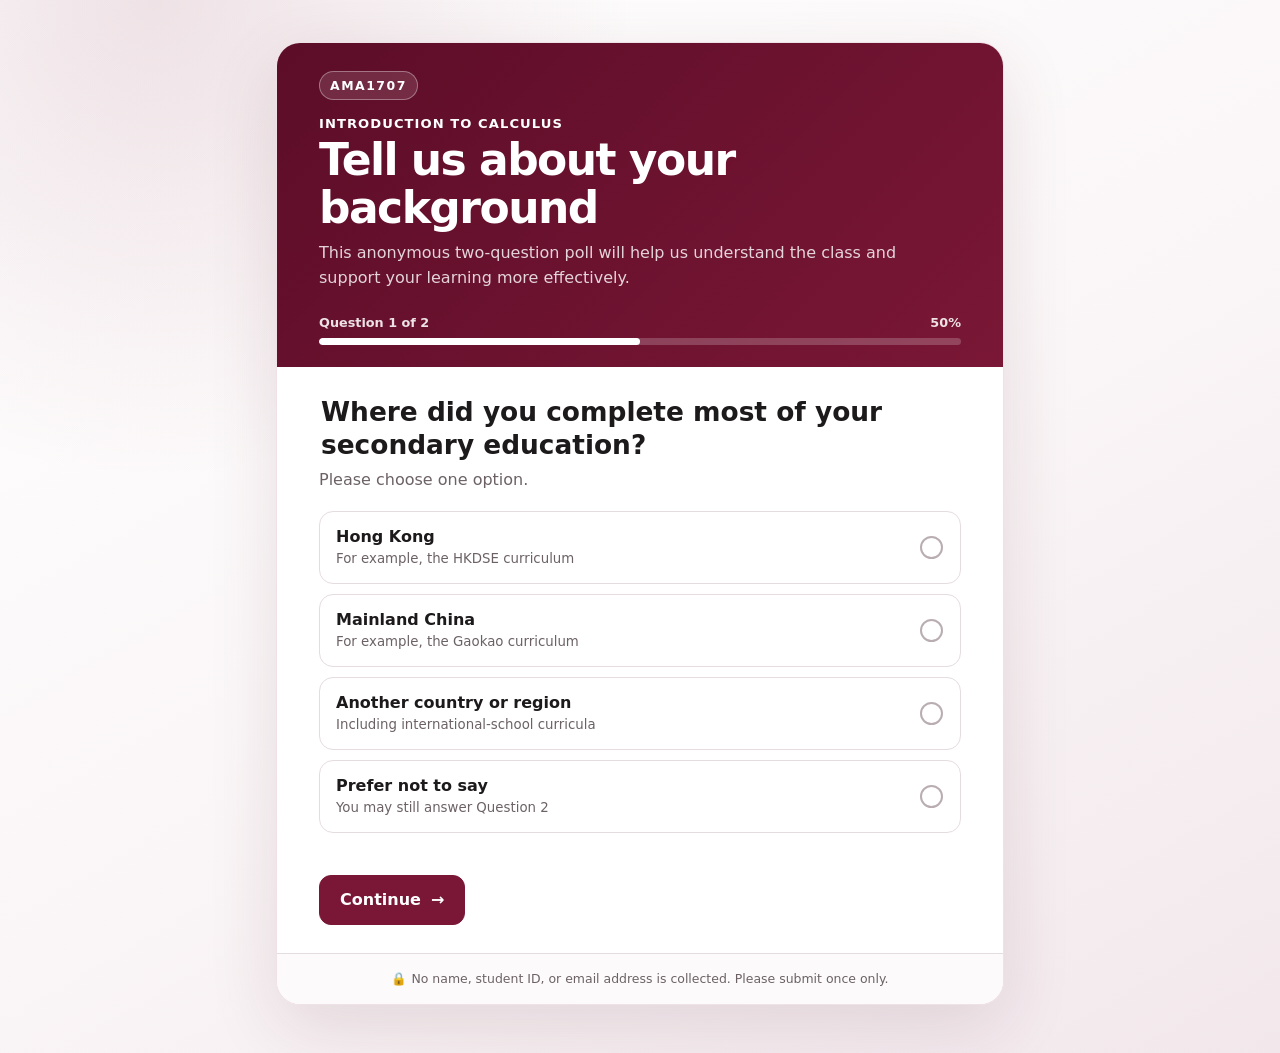
==== index.html @ a85eead6 "Add files via upload" ====
<!doctype html>
<html lang="en">
  <head>
    <meta charset="UTF-8" />
    <meta name="viewport" content="width=device-width, initial-scale=1" />
    <meta name="theme-color" content="#7a1736" />
    <meta
      name="description"
      content="Anonymous AMA1707 student background poll"
    />
    <title>AMA1707 Student Background Poll</title>
    <link rel="stylesheet" href="styles.css" />
  </head>
  <body>
    <main class="page-shell">
      <section class="poll-card" aria-labelledby="poll-title">
        <header class="poll-header">
          <div class="course-badge">AMA1707</div>
          <p class="eyebrow">Introduction to Calculus</p>
          <h1 id="poll-title">Tell us about your background</h1>
          <p class="intro">
            This anonymous two-question poll will help us understand the class
            and support your learning more effectively.
          </p>

          <div class="progress-wrap" aria-label="Form progress">
            <div class="progress-label">
              <span id="step-label">Question 1 of 2</span>
              <span id="progress-percent">50%</span>
            </div>
            <div class="progress-track" aria-hidden="true">
              <div id="progress-bar" class="progress-bar"></div>
            </div>
          </div>
        </header>

        <form id="background-form" novalidate>
          <section class="form-step is-active" data-step="1">
            <fieldset>
              <legend>Where did you complete most of your secondary education?</legend>
              <p class="question-help">Please choose one option.</p>

              <div class="choice-grid single-choice">
                <label class="choice-card">
                  <input type="radio" name="origin" value="Hong Kong" />
                  <span class="choice-copy">
                    <strong>Hong Kong</strong>
                    <small>For example, the HKDSE curriculum</small>
                  </span>
                  <span class="choice-mark" aria-hidden="true"></span>
                </label>

                <label class="choice-card">
                  <input type="radio" name="origin" value="Mainland China" />
                  <span class="choice-copy">
                    <strong>Mainland China</strong>
                    <small>For example, the Gaokao curriculum</small>
                  </span>
                  <span class="choice-mark" aria-hidden="true"></span>
                </label>

                <label class="choice-card">
                  <input type="radio" name="origin" value="Other" />
                  <span class="choice-copy">
                    <strong>Another country or region</strong>
                    <small>Including international-school curricula</small>
                  </span>
                  <span class="choice-mark" aria-hidden="true"></span>
                </label>

                <label class="choice-card">
                  <input type="radio" name="origin" value="Prefer not to say" />
                  <span class="choice-copy">
                    <strong>Prefer not to say</strong>
                    <small>You may still answer Question 2</small>
                  </span>
                  <span class="choice-mark" aria-hidden="true"></span>
                </label>
              </div>
              <p id="origin-error" class="error-message" role="alert"></p>
            </fieldset>

            <button class="primary-button" type="button" id="next-button">
              Continue
              <span aria-hidden="true">→</span>
            </button>
          </section>

          <section class="form-step" data-step="2" hidden>
            <fieldset>
              <legend>What mathematics or calculus have you studied?</legend>
              <p class="question-help">
                Choose all that apply. Select “No prior calculus” if none apply.
              </p>

              <div class="choice-grid multi-choice">
                <label class="choice-card">
                  <input type="checkbox" name="mathBackground" value="HKDSE Core Mathematics only" />
                  <span class="choice-copy"><strong>HKDSE Core Mathematics only</strong></span>
                  <span class="choice-mark" aria-hidden="true"></span>
                </label>

                <label class="choice-card">
                  <input type="checkbox" name="mathBackground" value="HKDSE M1" />
                  <span class="choice-copy">
                    <strong>HKDSE M1</strong>
                    <small>Calculus and Statistics</small>
                  </span>
                  <span class="choice-mark" aria-hidden="true"></span>
                </label>

                <label class="choice-card">
                  <input type="checkbox" name="mathBackground" value="HKDSE M2" />
                  <span class="choice-copy">
                    <strong>HKDSE M2</strong>
                    <small>Algebra and Calculus</small>
                  </span>
                  <span class="choice-mark" aria-hidden="true"></span>
                </label>

                <label class="choice-card">
                  <input type="checkbox" name="mathBackground" value="Mainland Gaokao Mathematics" />
                  <span class="choice-copy"><strong>Mainland Gaokao Mathematics</strong></span>
                  <span class="choice-mark" aria-hidden="true"></span>
                </label>

                <label class="choice-card">
                  <input type="checkbox" name="mathBackground" value="AP Calculus AB" />
                  <span class="choice-copy"><strong>AP Calculus AB</strong></span>
                  <span class="choice-mark" aria-hidden="true"></span>
                </label>

                <label class="choice-card">
                  <input type="checkbox" name="mathBackground" value="AP Calculus BC" />
                  <span class="choice-copy"><strong>AP Calculus BC</strong></span>
                  <span class="choice-mark" aria-hidden="true"></span>
                </label>

                <label class="choice-card">
                  <input type="checkbox" name="mathBackground" value="AS-level Mathematics" />
                  <span class="choice-copy"><strong>AS-level Mathematics</strong></span>
                  <span class="choice-mark" aria-hidden="true"></span>
                </label>

                <label class="choice-card">
                  <input type="checkbox" name="mathBackground" value="A-level Mathematics" />
                  <span class="choice-copy">
                    <strong>A-level Mathematics</strong>
                    <small>Including International A-level</small>
                  </span>
                  <span class="choice-mark" aria-hidden="true"></span>
                </label>

                <label class="choice-card">
                  <input type="checkbox" name="mathBackground" value="A-level Further Mathematics" />
                  <span class="choice-copy">
                    <strong>A-level Further Mathematics</strong>
                    <small>Including International A-level</small>
                  </span>
                  <span class="choice-mark" aria-hidden="true"></span>
                </label>

                <label class="choice-card">
                  <input type="checkbox" name="mathBackground" value="IB Mathematics AA SL" />
                  <span class="choice-copy"><strong>IB Mathematics AA SL</strong></span>
                  <span class="choice-mark" aria-hidden="true"></span>
                </label>

                <label class="choice-card">
                  <input type="checkbox" name="mathBackground" value="IB Mathematics AA HL" />
                  <span class="choice-copy"><strong>IB Mathematics AA HL</strong></span>
                  <span class="choice-mark" aria-hidden="true"></span>
                </label>

                <label class="choice-card">
                  <input type="checkbox" name="mathBackground" value="IB Mathematics AI SL or HL" />
                  <span class="choice-copy"><strong>IB Mathematics AI (SL or HL)</strong></span>
                  <span class="choice-mark" aria-hidden="true"></span>
                </label>

                <label class="choice-card exclusive-choice">
                  <input type="checkbox" name="mathBackground" value="No prior calculus" data-exclusive="true" />
                  <span class="choice-copy">
                    <strong>No prior calculus</strong>
                    <small>That is completely fine</small>
                  </span>
                  <span class="choice-mark" aria-hidden="true"></span>
                </label>

                <label class="choice-card">
                  <input type="checkbox" name="mathBackground" value="Other mathematics or calculus course" data-other="true" />
                  <span class="choice-copy"><strong>Another mathematics or calculus course</strong></span>
                  <span class="choice-mark" aria-hidden="true"></span>
                </label>
              </div>

              <div id="other-wrap" class="other-wrap" hidden>
                <label for="other-background">Please tell us briefly (optional)</label>
                <input
                  id="other-background"
                  name="otherBackground"
                  type="text"
                  maxlength="100"
                  autocomplete="off"
                  placeholder="For example, Canadian Grade 12 Calculus"
                />
              </div>
              <p id="background-error" class="error-message" role="alert"></p>
            </fieldset>

            <div class="button-row">
              <button class="secondary-button" type="button" id="back-button">← Back</button>
              <button class="primary-button" type="submit" id="submit-button">
                Submit anonymously
              </button>
            </div>
          </section>
        </form>

        <section id="success-view" class="success-view" hidden aria-live="polite">
          <div class="success-icon" aria-hidden="true">✓</div>
          <p class="eyebrow">Response submitted</p>
          <h2>Thank you!</h2>
          <p>Your response will help us make AMA1707 a better learning experience.</p>
        </section>

        <footer>
          <span aria-hidden="true">🔒</span>
          No name, student ID, or email address is collected. Please submit once only.
        </footer>
      </section>
    </main>

    <script src="config.js"></script>
    <script src="app.js"></script>
  </body>
</html>
---- styles.css ----
:root {
  color-scheme: light;
  --polyured: #7a1736;
  --polyured-dark: #5c0d28;
  --ink: #1d1a1b;
  --muted: #6c6266;
  --line: #e5dce0;
  --soft: #faf6f8;
  --white: #ffffff;
  --success: #19724b;
  --error: #b42318;
  font-family:
    Inter, ui-sans-serif, system-ui, -apple-system, BlinkMacSystemFont, "Segoe UI",
    sans-serif;
}

* {
  box-sizing: border-box;
}

body {
  margin: 0;
  min-height: 100vh;
  color: var(--ink);
  background:
    radial-gradient(circle at 12% 0%, rgba(122, 23, 54, 0.12), transparent 30rem),
    linear-gradient(150deg, #fff 0%, #fbf7f8 48%, #f2e8ec 100%);
}

button,
input {
  font: inherit;
}

.page-shell {
  width: min(100%, 760px);
  margin: 0 auto;
  padding: 24px 16px 48px;
}

.poll-card {
  overflow: hidden;
  background: rgba(255, 255, 255, 0.96);
  border: 1px solid rgba(122, 23, 54, 0.12);
  border-radius: 24px;
  box-shadow: 0 22px 70px rgba(79, 23, 43, 0.12);
}

.poll-header,
.form-step,
.success-view {
  padding: 28px;
}

.poll-header {
  padding-bottom: 22px;
  color: var(--white);
  background: linear-gradient(135deg, var(--polyured-dark), var(--polyured));
}

.course-badge {
  display: inline-flex;
  padding: 6px 10px;
  margin-bottom: 16px;
  font-size: 0.78rem;
  font-weight: 800;
  letter-spacing: 0.12em;
  border: 1px solid rgba(255, 255, 255, 0.35);
  border-radius: 999px;
  background: rgba(255, 255, 255, 0.12);
}

.eyebrow {
  margin: 0 0 5px;
  font-size: 0.82rem;
  font-weight: 800;
  letter-spacing: 0.08em;
  text-transform: uppercase;
}

h1,
h2,
p {
  margin-top: 0;
}

h1 {
  max-width: 580px;
  margin-bottom: 10px;
  font-size: clamp(1.8rem, 6vw, 2.75rem);
  line-height: 1.08;
  letter-spacing: -0.035em;
}

.intro {
  max-width: 600px;
  margin-bottom: 24px;
  color: rgba(255, 255, 255, 0.82);
  line-height: 1.55;
}

.progress-label {
  display: flex;
  justify-content: space-between;
  margin-bottom: 8px;
  font-size: 0.8rem;
  font-weight: 700;
  color: rgba(255, 255, 255, 0.88);
}

.progress-track {
  height: 7px;
  overflow: hidden;
  border-radius: 999px;
  background: rgba(255, 255, 255, 0.2);
}

.progress-bar {
  width: 50%;
  height: 100%;
  border-radius: inherit;
  background: var(--white);
  transition: width 220ms ease;
}

fieldset {
  padding: 0;
  margin: 0;
  border: 0;
}

legend {
  max-width: 650px;
  margin-bottom: 7px;
  font-size: clamp(1.28rem, 4vw, 1.65rem);
  font-weight: 800;
  line-height: 1.25;
}

.question-help {
  margin-bottom: 20px;
  color: var(--muted);
  line-height: 1.45;
}

.choice-grid {
  display: grid;
  gap: 10px;
}

.choice-card {
  position: relative;
  display: flex;
  align-items: center;
  min-height: 68px;
  padding: 15px 52px 15px 16px;
  cursor: pointer;
  border: 1.5px solid var(--line);
  border-radius: 14px;
  background: var(--white);
  transition: border-color 150ms ease, background 150ms ease, transform 150ms ease;
}

.choice-card:hover {
  border-color: rgba(122, 23, 54, 0.45);
  transform: translateY(-1px);
}

.choice-card:has(input:focus-visible) {
  outline: 3px solid rgba(122, 23, 54, 0.2);
  outline-offset: 2px;
}

.choice-card:has(input:checked) {
  border-color: var(--polyured);
  background: var(--soft);
}

.choice-card input {
  position: absolute;
  width: 1px;
  height: 1px;
  opacity: 0;
}

.choice-copy {
  display: grid;
  gap: 3px;
}

.choice-copy strong {
  line-height: 1.25;
}

.choice-copy small {
  color: var(--muted);
  line-height: 1.35;
}

.choice-mark {
  position: absolute;
  right: 17px;
  width: 23px;
  height: 23px;
  border: 2px solid #b9adb2;
  border-radius: 50%;
}

.multi-choice .choice-mark {
  border-radius: 6px;
}

.choice-card input:checked ~ .choice-mark {
  border-color: var(--polyured);
  background: var(--polyured);
}

.choice-card input:checked ~ .choice-mark::after {
  position: absolute;
  top: 3px;
  left: 7px;
  width: 5px;
  height: 10px;
  content: "";
  border: solid var(--white);
  border-width: 0 2px 2px 0;
  transform: rotate(45deg);
}

.other-wrap {
  margin-top: 14px;
}

.other-wrap label {
  display: block;
  margin-bottom: 7px;
  font-size: 0.9rem;
  font-weight: 700;
}

.other-wrap input {
  width: 100%;
  padding: 14px 15px;
  color: var(--ink);
  border: 1.5px solid var(--line);
  border-radius: 12px;
  outline: none;
}

.other-wrap input:focus {
  border-color: var(--polyured);
  box-shadow: 0 0 0 3px rgba(122, 23, 54, 0.1);
}

.error-message {
  min-height: 1.4em;
  margin: 12px 0 2px;
  color: var(--error);
  font-size: 0.9rem;
  font-weight: 700;
}

.primary-button,
.secondary-button {
  display: inline-flex;
  align-items: center;
  justify-content: center;
  gap: 10px;
  min-height: 50px;
  padding: 0 20px;
  cursor: pointer;
  border-radius: 12px;
  font-weight: 800;
}

.primary-button {
  margin-top: 8px;
  color: var(--white);
  border: 1px solid var(--polyured);
  background: var(--polyured);
}

.primary-button:hover {
  background: var(--polyured-dark);
}

.primary-button:disabled {
  cursor: wait;
  opacity: 0.65;
}

.secondary-button {
  margin-top: 8px;
  color: var(--polyured);
  border: 1px solid var(--line);
  background: var(--white);
}

.button-row {
  display: flex;
  justify-content: space-between;
  gap: 12px;
}

.success-view {
  padding-top: 42px;
  padding-bottom: 48px;
  text-align: center;
}

.success-view .eyebrow {
  color: var(--success);
}

.success-view h2 {
  margin-bottom: 8px;
  font-size: 2rem;
}

.success-view p:last-child {
  max-width: 480px;
  margin: 0 auto;
  color: var(--muted);
  line-height: 1.55;
}

.success-icon {
  display: grid;
  place-items: center;
  width: 64px;
  height: 64px;
  margin: 0 auto 18px;
  color: var(--white);
  font-size: 1.8rem;
  font-weight: 900;
  border-radius: 50%;
  background: var(--success);
}

footer {
  padding: 16px 24px;
  color: var(--muted);
  font-size: 0.78rem;
  line-height: 1.45;
  text-align: center;
  border-top: 1px solid var(--line);
  background: #fcfafb;
}

[hidden] {
  display: none !important;
}

@media (min-width: 680px) {
  .page-shell {
    padding-top: 42px;
  }

  .poll-header,
  .form-step,
  .success-view {
    padding-right: 42px;
    padding-left: 42px;
  }

  .multi-choice {
    grid-template-columns: repeat(2, minmax(0, 1fr));
  }
}

@media (prefers-reduced-motion: reduce) {
  *,
  *::before,
  *::after {
    scroll-behavior: auto !important;
    transition: none !important;
  }
}
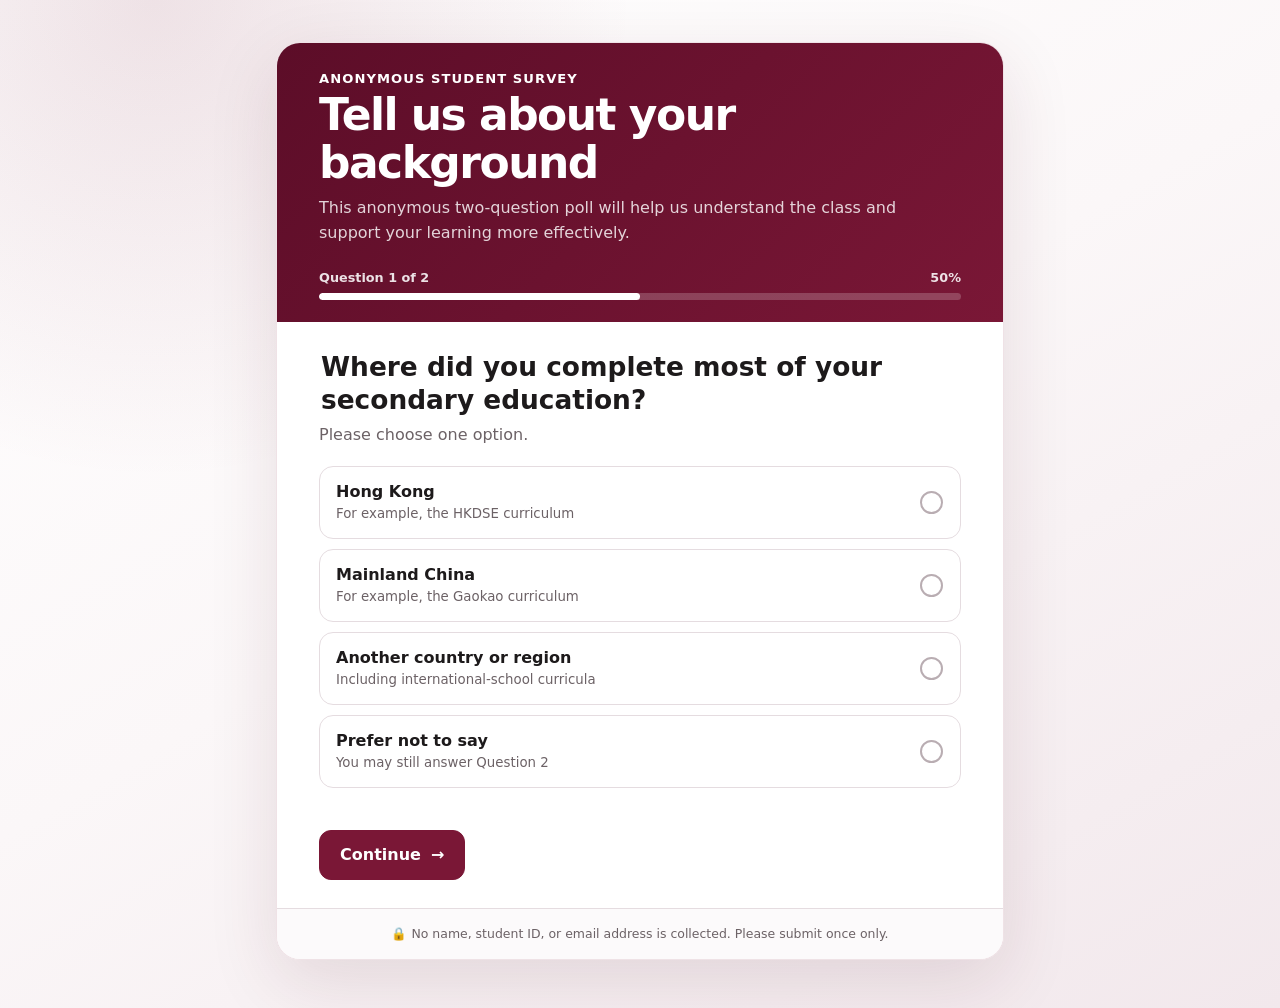
==== commit e0553aea: "Add files via upload" ====
--- a/index.html
+++ b/index.html
@@ -6,19 +6,18 @@
     <meta name="theme-color" content="#7a1736" />
     <meta
       name="description"
-      content="Anonymous AMA1707 student background poll"
+      content="Anonymous student background poll"
     />
-    <title>AMA1707 Student Background Poll</title>
+    <title>Student Background Poll</title>
     <link rel="stylesheet" href="styles.css" />
   </head>
   <body>
     <main class="page-shell">
       <section class="poll-card" aria-labelledby="poll-title">
         <header class="poll-header">
-          <div class="course-badge">AMA1707</div>
-          <p class="eyebrow">Introduction to Calculus</p>
-          <h1 id="poll-title">Tell us about your background</h1>
-          <p class="intro">
+          <p class="eyebrow">Anonymous student survey</p>
+          <h1 id="poll-title" data-poll-title>Tell us about your background</h1>
+          <p class="intro" data-poll-introduction>
             This anonymous two-question poll will help us understand the class
             and support your learning more effectively.
           </p>
@@ -88,20 +87,27 @@
 
           <section class="form-step" data-step="2" hidden>
             <fieldset>
-              <legend>What mathematics or calculus have you studied?</legend>
-              <p class="question-help">
-                Choose all that apply. Select “No prior calculus” if none apply.
-              </p>
-
-              <div class="choice-grid multi-choice">
-                <label class="choice-card">
-                  <input type="checkbox" name="mathBackground" value="HKDSE Core Mathematics only" />
+              <legend>What is the highest or most relevant mathematics/calculus course you have studied?</legend>
+              <p class="question-help">Please choose one option.</p>
+
+              <div class="choice-grid math-choice-grid">
+                <label class="choice-card">
+                  <input type="radio" name="mathBackground" value="No prior calculus" />
+                  <span class="choice-copy">
+                    <strong>No prior calculus</strong>
+                    <small>That is completely fine</small>
+                  </span>
+                  <span class="choice-mark" aria-hidden="true"></span>
+                </label>
+
+                <label class="choice-card">
+                  <input type="radio" name="mathBackground" value="HKDSE Core Mathematics only" />
                   <span class="choice-copy"><strong>HKDSE Core Mathematics only</strong></span>
                   <span class="choice-mark" aria-hidden="true"></span>
                 </label>
 
                 <label class="choice-card">
-                  <input type="checkbox" name="mathBackground" value="HKDSE M1" />
+                  <input type="radio" name="mathBackground" value="HKDSE M1" />
                   <span class="choice-copy">
                     <strong>HKDSE M1</strong>
                     <small>Calculus and Statistics</small>
@@ -110,7 +116,7 @@
                 </label>
 
                 <label class="choice-card">
-                  <input type="checkbox" name="mathBackground" value="HKDSE M2" />
+                  <input type="radio" name="mathBackground" value="HKDSE M2" />
                   <span class="choice-copy">
                     <strong>HKDSE M2</strong>
                     <small>Algebra and Calculus</small>
@@ -119,77 +125,45 @@
                 </label>
 
                 <label class="choice-card">
-                  <input type="checkbox" name="mathBackground" value="Mainland Gaokao Mathematics" />
+                  <input type="radio" name="mathBackground" value="Mainland Gaokao Mathematics" />
                   <span class="choice-copy"><strong>Mainland Gaokao Mathematics</strong></span>
                   <span class="choice-mark" aria-hidden="true"></span>
                 </label>
 
                 <label class="choice-card">
-                  <input type="checkbox" name="mathBackground" value="AP Calculus AB" />
+                  <input type="radio" name="mathBackground" value="AP Calculus AB" />
                   <span class="choice-copy"><strong>AP Calculus AB</strong></span>
                   <span class="choice-mark" aria-hidden="true"></span>
                 </label>
 
                 <label class="choice-card">
-                  <input type="checkbox" name="mathBackground" value="AP Calculus BC" />
+                  <input type="radio" name="mathBackground" value="AP Calculus BC" />
                   <span class="choice-copy"><strong>AP Calculus BC</strong></span>
                   <span class="choice-mark" aria-hidden="true"></span>
                 </label>
 
                 <label class="choice-card">
-                  <input type="checkbox" name="mathBackground" value="AS-level Mathematics" />
-                  <span class="choice-copy"><strong>AS-level Mathematics</strong></span>
-                  <span class="choice-mark" aria-hidden="true"></span>
-                </label>
-
-                <label class="choice-card">
-                  <input type="checkbox" name="mathBackground" value="A-level Mathematics" />
-                  <span class="choice-copy">
-                    <strong>A-level Mathematics</strong>
-                    <small>Including International A-level</small>
-                  </span>
-                  <span class="choice-mark" aria-hidden="true"></span>
-                </label>
-
-                <label class="choice-card">
-                  <input type="checkbox" name="mathBackground" value="A-level Further Mathematics" />
-                  <span class="choice-copy">
-                    <strong>A-level Further Mathematics</strong>
-                    <small>Including International A-level</small>
-                  </span>
-                  <span class="choice-mark" aria-hidden="true"></span>
-                </label>
-
-                <label class="choice-card">
-                  <input type="checkbox" name="mathBackground" value="IB Mathematics AA SL" />
-                  <span class="choice-copy"><strong>IB Mathematics AA SL</strong></span>
-                  <span class="choice-mark" aria-hidden="true"></span>
-                </label>
-
-                <label class="choice-card">
-                  <input type="checkbox" name="mathBackground" value="IB Mathematics AA HL" />
-                  <span class="choice-copy"><strong>IB Mathematics AA HL</strong></span>
-                  <span class="choice-mark" aria-hidden="true"></span>
-                </label>
-
-                <label class="choice-card">
-                  <input type="checkbox" name="mathBackground" value="IB Mathematics AI SL or HL" />
-                  <span class="choice-copy"><strong>IB Mathematics AI (SL or HL)</strong></span>
-                  <span class="choice-mark" aria-hidden="true"></span>
-                </label>
-
-                <label class="choice-card exclusive-choice">
-                  <input type="checkbox" name="mathBackground" value="No prior calculus" data-exclusive="true" />
-                  <span class="choice-copy">
-                    <strong>No prior calculus</strong>
-                    <small>That is completely fine</small>
-                  </span>
-                  <span class="choice-mark" aria-hidden="true"></span>
-                </label>
-
-                <label class="choice-card">
-                  <input type="checkbox" name="mathBackground" value="Other mathematics or calculus course" data-other="true" />
-                  <span class="choice-copy"><strong>Another mathematics or calculus course</strong></span>
+                  <input type="radio" name="mathBackground" value="A-level / International A-level Mathematics" />
+                  <span class="choice-copy">
+                    <strong>A-level / International A-level Mathematics</strong>
+                  </span>
+                  <span class="choice-mark" aria-hidden="true"></span>
+                </label>
+
+                <label class="choice-card">
+                  <input type="radio" name="mathBackground" value="A-level / International A-level Further Mathematics" />
+                  <span class="choice-copy">
+                    <strong>A-level / International A-level Further Mathematics</strong>
+                  </span>
+                  <span class="choice-mark" aria-hidden="true"></span>
+                </label>
+
+                <label class="choice-card">
+                  <input type="radio" name="mathBackground" value="Other mathematics or calculus course" data-other="true" />
+                  <span class="choice-copy">
+                    <strong>Other mathematics or calculus course</strong>
+                    <small>For example, AS-level, IB, Canadian or Australian curricula</small>
+                  </span>
                   <span class="choice-mark" aria-hidden="true"></span>
                 </label>
               </div>
@@ -221,7 +195,7 @@
           <div class="success-icon" aria-hidden="true">✓</div>
           <p class="eyebrow">Response submitted</p>
           <h2>Thank you!</h2>
-          <p>Your response will help us make AMA1707 a better learning experience.</p>
+          <p>Your response will help us create a better learning experience.</p>
         </section>
 
         <footer>
--- a/styles.css
+++ b/styles.css
@@ -206,10 +206,6 @@
   border-radius: 50%;
 }
 
-.multi-choice .choice-mark {
-  border-radius: 6px;
-}
-
 .choice-card input:checked ~ .choice-mark {
   border-color: var(--polyured);
   background: var(--polyured);
@@ -363,7 +359,7 @@
     padding-left: 42px;
   }
 
-  .multi-choice {
+  .math-choice-grid {
     grid-template-columns: repeat(2, minmax(0, 1fr));
   }
 }
